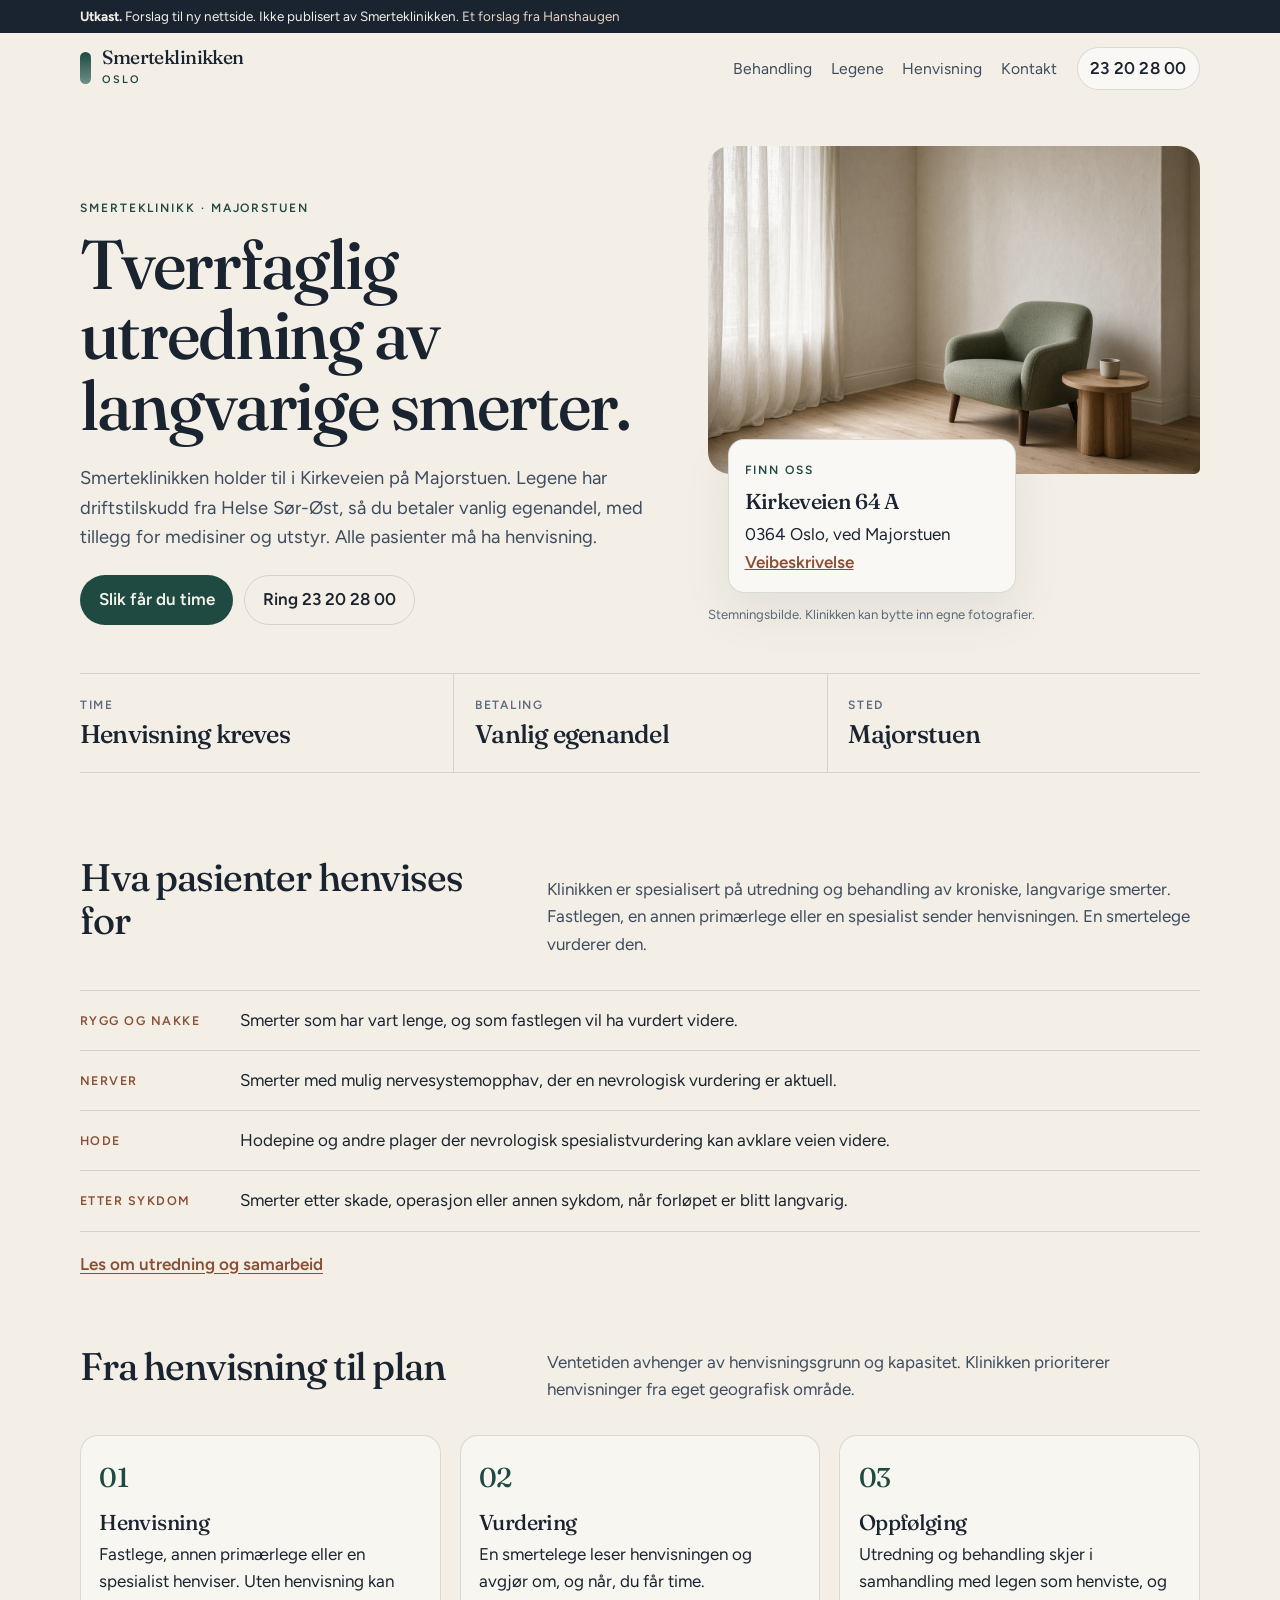
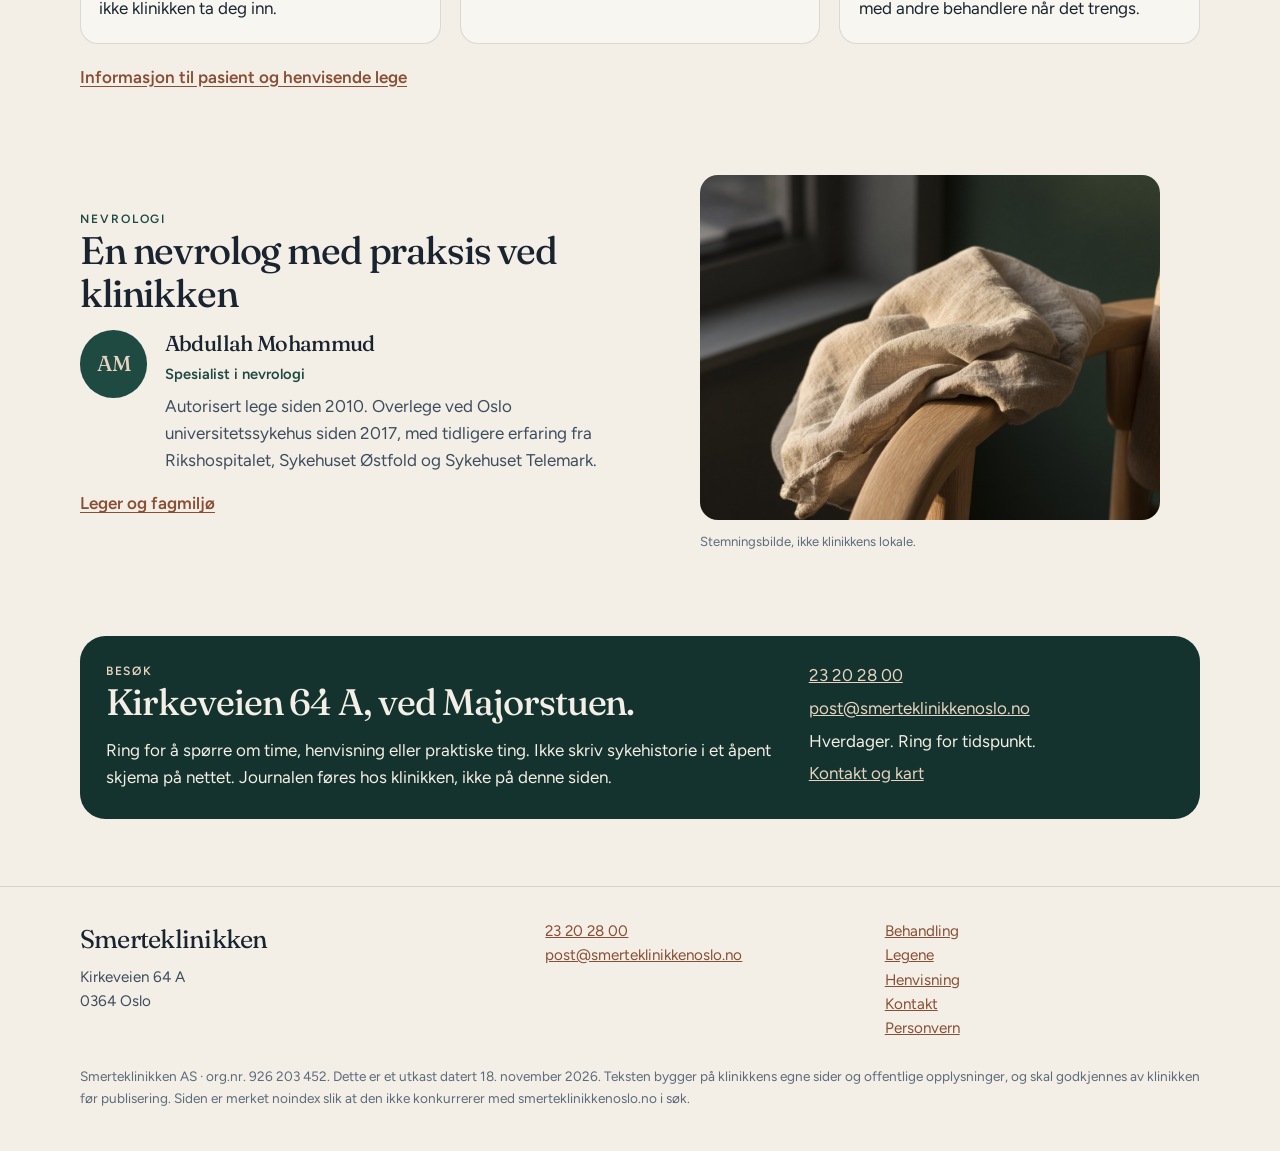
==== index.html @ 70e64169 "Koble utkastet til hanshaugen.com/smerteklinikkenoslo. Et push hit ber hovedsiden bygge på nytt når " ====
<!DOCTYPE html>
<html lang="nb">
<head>
  <meta charset="utf-8">
  <meta name="viewport" content="width=device-width, initial-scale=1">
  <meta name="robots" content="noindex, nofollow">
  <meta name="theme-color" content="#1e4a42">
  <meta name="description" content="Smerteklinikken på Majorstuen utreder og behandler langvarige smerter. Henvisning kreves. Legene har driftstilskudd fra Helse Sør-Øst.">
  <title>Smerteklinikken Oslo · Langvarige smerter på Majorstuen</title>
  <link rel="icon" href="img/favicon.svg" type="image/svg+xml">
  <link rel="preconnect" href="https://fonts.googleapis.com">
  <link rel="preconnect" href="https://fonts.gstatic.com" crossorigin>
  <link href="https://fonts.googleapis.com/css2?family=Figtree:wght@400;500;600&family=Fraunces:ital,opsz,wght@0,9..144,460;0,9..144,560;1,9..144,460&display=swap" rel="stylesheet">
  <link rel="stylesheet" href="css/site.css">
</head>
<body>
  <a class="skip" href="#innhold">Hopp til innhold</a>
  <div class="topbar">
    <div class="ribbon">
      <p><strong>Utkast.</strong> Forslag til ny nettside. Ikke publisert av Smerteklinikken. <span class="ribbon-by">Et forslag fra Hanshaugen</span></p>
    </div>
    <header class="site-header">
      <div class="wrap header-row">
        <a class="brand" href="index.html">
          <span class="brand-mark" aria-hidden="true"></span>
          <span>
            <span class="brand-name">Smerteklinikken</span>
            <span class="brand-place">Oslo</span>
          </span>
        </a>
        <button class="nav-toggle" type="button" aria-expanded="false" aria-controls="meny">Meny</button>
        <nav id="meny" class="nav" aria-label="Hovedmeny">
          <a href="behandling.html">Behandling</a>
          <a href="leger.html">Legene</a>
          <a href="henvisning.html">Henvisning</a>
          <a href="kontakt.html">Kontakt</a>
          <a class="header-call" href="tel:+4723202800">Ring 23&nbsp;20&nbsp;28&nbsp;00</a>
        </nav>
        <a class="header-call" href="tel:+4723202800">23&nbsp;20&nbsp;28&nbsp;00</a>
      </div>
    </header>
  </div>

  <main id="innhold">
    <section class="hero">
      <div class="wrap hero-grid">
        <div>
          <p class="eyebrow">Smerteklinikk · Majorstuen</p>
          <h1>Tverrfaglig utredning av langvarige smerter.</h1>
          <p class="lede">Smerteklinikken holder til i Kirkeveien på Majorstuen. Legene har driftstilskudd fra Helse Sør-Øst, så du betaler vanlig egenandel, med tillegg for medisiner og utstyr. Alle pasienter må ha henvisning.</p>
          <div class="actions">
            <a class="btn btn-primary" href="henvisning.html">Slik får du time</a>
            <a class="btn btn-ghost" href="tel:+4723202800">Ring 23&nbsp;20&nbsp;28&nbsp;00</a>
          </div>
        </div>
        <figure class="hero-figure">
          <img src="img/hero-rom.jpg" width="1248" height="832" alt="En rolig stol i et lyst rom. Stemningsbilde, ikke et fotografi fra klinikken.">
          <figcaption>
            <div class="place-card">
              <span class="eyebrow">Finn oss</span>
              <strong>Kirkeveien 64&nbsp;A</strong>
              <span>0364 Oslo, ved Majorstuen</span><br>
              <a href="https://www.openstreetmap.org/search?query=Kirkeveien%2064A%2C%200364%20Oslo">Veibeskrivelse</a>
            </div>
            <p class="photo-note">Stemningsbilde. Klinikken kan bytte inn egne fotografier.</p>
          </figcaption>
        </figure>
      </div>
      <div class="wrap">
        <div class="facts">
          <div class="fact">
            <span>Time</span>
            <strong>Henvisning kreves</strong>
          </div>
          <div class="fact">
            <span>Betaling</span>
            <strong>Vanlig egenandel</strong>
          </div>
          <div class="fact">
            <span>Sted</span>
            <strong>Majorstuen</strong>
          </div>
        </div>
      </div>
    </section>

    <section class="section">
      <div class="wrap">
        <div class="section-head">
          <h2>Hva pasienter henvises for</h2>
          <p>Klinikken er spesialisert på utredning og behandling av kroniske, langvarige smerter. Fastlegen, en annen primærlege eller en spesialist sender henvisningen. En smertelege vurderer den.</p>
        </div>
        <ul class="condition-list">
          <li><span>Rygg og nakke</span><p>Smerter som har vart lenge, og som fastlegen vil ha vurdert videre.</p></li>
          <li><span>Nerver</span><p>Smerter med mulig nervesystemopphav, der en nevrologisk vurdering er aktuell.</p></li>
          <li><span>Hode</span><p>Hodepine og andre plager der nevrologisk spesialistvurdering kan avklare veien videre.</p></li>
          <li><span>Etter sykdom</span><p>Smerter etter skade, operasjon eller annen sykdom, når forløpet er blitt langvarig.</p></li>
        </ul>
        <p style="margin-top:1.2rem"><a class="text-link" href="behandling.html">Les om utredning og samarbeid</a></p>
      </div>
    </section>

    <section class="section" style="padding-top:0">
      <div class="wrap">
        <div class="section-head">
          <h2>Fra henvisning til plan</h2>
          <p>Ventetiden avhenger av henvisningsgrunn og kapasitet. Klinikken prioriterer henvisninger fra eget geografisk område.</p>
        </div>
        <div class="steps">
          <article class="step">
            <span class="step-no">01</span>
            <h3>Henvisning</h3>
            <p>Fastlege, annen primærlege eller en spesialist henviser. Uten henvisning kan ikke klinikken ta deg inn.</p>
          </article>
          <article class="step">
            <span class="step-no">02</span>
            <h3>Vurdering</h3>
            <p>En smertelege leser henvisningen og avgjør om, og når, du får time.</p>
          </article>
          <article class="step">
            <span class="step-no">03</span>
            <h3>Oppfølging</h3>
            <p>Utredning og behandling skjer i samhandling med legen som henviste, og med andre behandlere når det trengs.</p>
          </article>
        </div>
        <p style="margin-top:1.2rem"><a class="text-link" href="henvisning.html">Informasjon til pasient og henvisende lege</a></p>
      </div>
    </section>

    <section class="section" style="padding-top:0">
      <div class="wrap split">
        <div>
          <p class="eyebrow">Nevrologi</p>
          <h2>En nevrolog med praksis ved klinikken</h2>
          <div class="doctor">
            <div class="portrait" aria-hidden="true">AM</div>
            <div>
              <h3>Abdullah Mohammud</h3>
              <p class="role">Spesialist i nevrologi</p>
              <p class="muted">Autorisert lege siden 2010. Overlege ved Oslo universitetssykehus siden 2017, med tidligere erfaring fra Rikshospitalet, Sykehuset Østfold og Sykehuset Telemark.</p>
            </div>
          </div>
          <p style="margin-top:1rem"><a class="text-link" href="leger.html">Leger og fagmiljø</a></p>
        </div>
        <figure class="frame">
          <img src="img/lys-detalj.jpg" width="1152" height="864" alt="Lin og eik i vinduslys. Stemningsbilde, ikke et fotografi fra klinikken.">
          <figcaption class="photo-note">Stemningsbilde, ikke klinikkens lokale.</figcaption>
        </figure>
      </div>
    </section>

    <section class="section" style="padding-top:0">
      <div class="wrap">
        <div class="band">
          <div>
            <p class="eyebrow" style="color:#e7d3c0">Besøk</p>
            <h2>Kirkeveien 64&nbsp;A, ved Majorstuen.</h2>
            <p>Ring for å spørre om time, henvisning eller praktiske ting. Ikke skriv sykehistorie i et åpent skjema på nettet. Journalen føres hos klinikken, ikke på denne siden.</p>
          </div>
          <ul class="visit-list">
            <li><a href="tel:+4723202800">23&nbsp;20&nbsp;28&nbsp;00</a></li>
            <li><a href="mailto:post@smerteklinikkenoslo.no">post@smerteklinikkenoslo.no</a></li>
            <li>Hverdager. Ring for tidspunkt.</li>
            <li><a href="kontakt.html">Kontakt og kart</a></li>
          </ul>
        </div>
      </div>
    </section>
  </main>

  <footer class="site-footer">
    <div class="wrap footer-grid">
      <div>
        <p class="footer-brand">Smerteklinikken</p>
        <p>Kirkeveien 64&nbsp;A<br>0364 Oslo</p>
      </div>
      <div>
        <p><a href="tel:+4723202800">23&nbsp;20&nbsp;28&nbsp;00</a><br>
        <a href="mailto:post@smerteklinikkenoslo.no">post@smerteklinikkenoslo.no</a></p>
      </div>
      <div>
        <p><a href="behandling.html">Behandling</a><br>
        <a href="leger.html">Legene</a><br>
        <a href="henvisning.html">Henvisning</a><br>
        <a href="kontakt.html">Kontakt</a><br>
        <a href="personvern.html">Personvern</a></p>
      </div>
    </div>
    <div class="wrap legal">
      <p>Smerteklinikken AS · org.nr. 926&nbsp;203&nbsp;452. Dette er et utkast datert 18.&nbsp;november 2026. Teksten bygger på klinikkens egne sider og offentlige opplysninger, og skal godkjennes av klinikken før publisering. Siden er merket noindex slik at den ikke konkurrerer med smerteklinikkenoslo.no i søk.</p>
    </div>
  </footer>
  <script src="js/site.js"></script>
</body>
</html>
---- css/site.css ----
/* Smerteklinikken Oslo — utkast. Rolig, nøktern, typografisk. */

:root {
  --paper: #f3efe6;
  --paper-2: #e8e2d4;
  --sheet: #faf8f4;
  --ink: #1a2330;
  --ink-soft: #3e4c5f;
  --muted: #5e6b7c;
  --spruce: #1e4a42;
  --spruce-deep: #14332e;
  --line: rgba(26, 35, 48, 0.14);
  --copper: #8a4e34;
  --sand: #e7d3c0;
  --shadow: 0 18px 50px rgba(26, 35, 48, 0.08);
  --serif: Fraunces, "Iowan Old Style", Palatino, "Palatino Linotype", Georgia, serif;
  --sans: Figtree, "Segoe UI", sans-serif;
  --wrap: 1120px;
  --radius: 18px;
}

*,
*::before,
*::after { box-sizing: border-box; }

html { scroll-behavior: smooth; }

@media (prefers-reduced-motion: reduce) {
  html { scroll-behavior: auto; }
  *, *::before, *::after {
    animation: none !important;
    transition: none !important;
  }
}

body {
  margin: 0;
  background:
    radial-gradient(1200px 500px at 100% -10%, rgba(226, 194, 164, 0.35), transparent 55%),
    var(--paper);
  color: var(--ink);
  font-family: var(--sans);
  font-size: 1.0625rem;
  line-height: 1.6;
  text-rendering: optimizeLegibility;
}

img { max-width: 100%; display: block; }

a { color: inherit; }

h1, h2, h3, .brand-name, .step-no, .portrait {
  font-family: var(--serif);
  font-weight: 460;
  letter-spacing: -0.03em;
}

h1 {
  margin: 0.15em 0 0.35em;
  font-size: clamp(2.5rem, 5.4vw, 4.35rem);
  line-height: 1.02;
  font-weight: 500;
}

h2 {
  margin: 0 0 0.4em;
  font-size: clamp(1.8rem, 3vw, 2.5rem);
  line-height: 1.12;
}

h3 {
  margin: 0 0 0.25em;
  font-size: 1.35rem;
  line-height: 1.25;
}

p { margin: 0 0 0.9em; }

p:last-child { margin-bottom: 0; }

::selection {
  background: #d5e4df;
  color: var(--ink);
}

:focus-visible {
  outline: 2px solid var(--spruce);
  outline-offset: 3px;
}

.skip {
  position: absolute;
  left: 1rem;
  top: -4rem;
  background: var(--ink);
  color: var(--paper);
  padding: 0.55rem 0.8rem;
  z-index: 80;
}

.skip:focus { top: 0.6rem; }

.wrap {
  width: min(var(--wrap), calc(100% - 2.4rem));
  margin-inline: auto;
}

.topbar {
  position: sticky;
  top: 0;
  z-index: 40;
  background: rgba(243, 239, 230, 0.92);
  backdrop-filter: blur(14px);
  border-bottom: 1px solid transparent;
}

.ribbon {
  background: var(--ink);
  color: var(--paper);
  font-size: 0.84rem;
  line-height: 1.4;
}

.ribbon p {
  width: min(var(--wrap), calc(100% - 2.4rem));
  margin: 0 auto;
  padding: 0.45rem 0;
}

.ribbon a { text-underline-offset: 0.18em; }

.ribbon-by { color: var(--sand); }

.header-row {
  display: flex;
  align-items: center;
  gap: 1.25rem;
  min-height: 4.4rem;
  position: relative;
}

.brand {
  display: flex;
  align-items: center;
  gap: 0.7rem;
  text-decoration: none;
  margin-right: auto;
}

.brand-mark {
  width: 0.7rem;
  height: 2rem;
  border-radius: 99px;
  background: linear-gradient(180deg, var(--spruce), #6e8f86);
}

.brand-name {
  display: block;
  font-size: 1.2rem;
  line-height: 1;
}

.brand-place {
  display: block;
  margin-top: 0.22rem;
  font-family: var(--sans);
  font-size: 0.68rem;
  letter-spacing: 0.16em;
  text-transform: uppercase;
  color: var(--spruce);
  font-weight: 600;
}

.nav {
  display: flex;
  align-items: center;
  gap: 1.15rem;
}

.nav a {
  text-decoration: none;
  color: var(--ink-soft);
  font-size: 0.98rem;
}

.nav a[aria-current="page"] {
  color: var(--ink);
  box-shadow: inset 0 -1px 0 var(--spruce);
}

.nav .header-call { display: none; }

.header-call {
  text-decoration: none;
  font-weight: 600;
  letter-spacing: 0.01em;
  border: 1px solid var(--line);
  border-radius: 999px;
  padding: 0.45rem 0.8rem;
  background: var(--sheet);
}

.nav-toggle {
  display: none;
  border: 1px solid var(--line);
  background: var(--sheet);
  color: var(--ink);
  border-radius: 999px;
  padding: 0.45rem 0.8rem;
  font: inherit;
}

.hero { padding: 2.6rem 0 1rem; }

.hero-grid {
  display: grid;
  grid-template-columns: 1.08fr 0.92fr;
  gap: 3.2rem;
  align-items: end;
}

.eyebrow {
  margin: 0;
  font-size: 0.75rem;
  letter-spacing: 0.16em;
  text-transform: uppercase;
  font-weight: 600;
  color: var(--spruce);
}

.lede {
  font-size: 1.15rem;
  color: var(--ink-soft);
  max-width: 38rem;
}

.actions {
  display: flex;
  flex-wrap: wrap;
  gap: 0.7rem;
  margin-top: 1.4rem;
}

.btn {
  display: inline-flex;
  align-items: center;
  justify-content: center;
  min-height: 3rem;
  padding: 0.65rem 1.1rem;
  border-radius: 999px;
  text-decoration: none;
  font-weight: 600;
  border: 1px solid transparent;
}

.btn-primary {
  background: var(--spruce);
  color: #f6f3ec;
}

.btn-primary:hover { background: var(--spruce-deep); }

.btn-ghost {
  background: transparent;
  border-color: var(--line);
}

.btn-ghost:hover { background: rgba(255, 255, 255, 0.45); }

button.btn {
  font: inherit;
  cursor: pointer;
}

.card h2,
.step h2,
.contact-form h2 {
  font-size: 1.5rem;
}

.hero-figure { margin: 0; }

.hero-figure img,
.frame img {
  width: 100%;
  height: auto;
  aspect-ratio: 3 / 2;
  object-fit: cover;
  border-radius: 1.4rem 1.4rem 0.35rem 1.4rem;
}

.hero-figure figcaption { margin: 0; }

.place-card {
  position: relative;
  margin: -2.2rem 0 0 1.2rem;
  width: min(18rem, 86%);
  background: var(--sheet);
  border: 1px solid var(--line);
  border-radius: 1rem;
  padding: 0.95rem 1rem 1rem;
  box-shadow: var(--shadow);
}

.place-card strong {
  display: block;
  font-family: var(--serif);
  font-size: 1.35rem;
  font-weight: 500;
  letter-spacing: -0.03em;
  margin: 0.15rem 0;
}

.place-card a {
  color: var(--copper);
  font-weight: 600;
}

.photo-note {
  margin: 0.7rem 0 0;
  color: var(--muted);
  font-size: 0.82rem;
}

.facts {
  display: grid;
  grid-template-columns: repeat(3, 1fr);
  border-top: 1px solid var(--line);
  border-bottom: 1px solid var(--line);
  margin-top: 3rem;
}

.fact {
  padding: 1.35rem 1.3rem 1.45rem 0;
}

.fact + .fact { padding-left: 1.3rem; border-left: 1px solid var(--line); }

.fact span {
  display: block;
  font-size: 0.75rem;
  letter-spacing: 0.14em;
  text-transform: uppercase;
  color: var(--muted);
  font-weight: 600;
}

.fact strong {
  display: block;
  margin-top: 0.3rem;
  font-family: var(--serif);
  font-size: clamp(1.45rem, 2vw, 1.85rem);
  font-weight: 500;
  letter-spacing: -0.03em;
  line-height: 1.15;
}

.section { padding: 4.2rem 0; }

.section-head {
  display: grid;
  grid-template-columns: 0.8fr 1.2fr;
  gap: 2rem;
  margin-bottom: 2rem;
  align-items: end;
}

.section-head p { color: var(--ink-soft); margin: 0; }

.split {
  display: grid;
  grid-template-columns: 1fr 1fr;
  gap: 2.5rem;
  align-items: center;
}

.condition-list {
  list-style: none;
  margin: 0;
  padding: 0;
  border-top: 1px solid var(--line);
}

.condition-list li {
  display: grid;
  grid-template-columns: 9rem 1fr;
  gap: 1rem;
  padding: 1rem 0;
  border-bottom: 1px solid var(--line);
}

.condition-list span {
  color: var(--copper);
  font-size: 0.78rem;
  letter-spacing: 0.12em;
  text-transform: uppercase;
  font-weight: 600;
  padding-top: 0.25rem;
  white-space: nowrap;
}

.steps {
  display: grid;
  grid-template-columns: repeat(3, 1fr);
  gap: 1.2rem;
}

.step {
  background: rgba(250, 248, 244, 0.72);
  border: 1px solid var(--line);
  border-radius: var(--radius);
  padding: 1.2rem 1.15rem 1.3rem;
}

.step-no {
  display: block;
  color: var(--spruce);
  font-size: 1.7rem;
  margin-bottom: 0.6rem;
}

.doctor {
  display: grid;
  grid-template-columns: auto 1fr;
  gap: 1.1rem;
  align-items: start;
}

.portrait {
  width: 4.2rem;
  height: 4.2rem;
  border-radius: 50%;
  display: grid;
  place-items: center;
  background: var(--spruce);
  color: var(--sand);
  font-size: 1.35rem;
}

.muted { color: var(--ink-soft); }

.small { font-size: 0.92rem; color: var(--muted); }

.text-link {
  color: var(--copper);
  font-weight: 600;
  text-underline-offset: 0.18em;
}

.band {
  background: var(--spruce-deep);
  color: #f4efe6;
  border-radius: 1.6rem;
  padding: 1.6rem;
  display: grid;
  grid-template-columns: 1.3fr 0.7fr;
  gap: 1.5rem;
}

.band a { color: var(--sand); }

.band h2 { font-size: clamp(1.7rem, 3vw, 2.3rem); }

.visit-list {
  list-style: none;
  margin: 0;
  padding: 0;
}

.visit-list li { margin: 0 0 0.35rem; }

.page-hero { padding: 2.8rem 0 0.4rem; }

.page-hero .lede { margin-top: 0.8rem; }

.prose { max-width: 42rem; }

.prose h2 { margin-top: 2rem; }

.card-grid {
  display: grid;
  grid-template-columns: 1fr 1fr;
  gap: 1rem;
}

.card {
  background: rgba(250, 248, 244, 0.75);
  border: 1px solid var(--line);
  border-radius: var(--radius);
  padding: 1.15rem 1.15rem 1.2rem;
}

.utkast-notat {
  border-left: 3px solid var(--copper);
  background: rgba(138, 78, 52, 0.06);
  padding: 0.9rem 1rem;
  border-radius: 0 12px 12px 0;
  margin: 1.2rem 0 1.6rem;
}

.person {
  padding: 1.15rem 0;
  border-top: 1px solid var(--line);
}

.person h3 { font-size: 1.45rem; }

.role {
  margin: 0 0 0.4rem;
  color: var(--spruce);
  font-weight: 600;
  font-size: 0.92rem;
}

.contact-grid {
  display: grid;
  grid-template-columns: 0.85fr 1.15fr;
  gap: 2rem;
  align-items: start;
}

.contact-card {
  background: var(--sheet);
  border: 1px solid var(--line);
  border-radius: var(--radius);
  padding: 1.2rem;
}

.contact-card a { color: var(--copper); font-weight: 600; }

label {
  display: block;
  font-weight: 600;
  font-size: 0.92rem;
  margin-bottom: 0.3rem;
}

input, textarea {
  width: 100%;
  font: inherit;
  color: inherit;
  background: var(--sheet);
  border: 1px solid var(--line);
  border-radius: 12px;
  padding: 0.7rem 0.75rem;
  margin-bottom: 0.9rem;
}

textarea { min-height: 8rem; resize: vertical; }

.check {
  display: flex;
  gap: 0.65rem;
  align-items: flex-start;
  font-weight: 400;
  margin: 0.2rem 0 1rem;
}

.check input { width: auto; margin: 0.2rem 0 0; }

.form-result {
  background: #e5efe9;
  border-radius: 12px;
  padding: 0.9rem 1rem;
  margin-bottom: 1rem;
}

.site-footer {
  border-top: 1px solid var(--line);
  padding: 2rem 0 2.6rem;
  color: var(--ink-soft);
  font-size: 0.95rem;
}

.footer-grid {
  display: grid;
  grid-template-columns: 1.4fr 1fr 1fr;
  gap: 1.5rem;
}

.site-footer a { color: var(--copper); }

.footer-brand {
  font-family: var(--serif);
  font-size: 1.6rem;
  color: var(--ink);
  letter-spacing: -0.03em;
  margin: 0 0 0.3rem;
}

.legal {
  margin-top: 1.6rem;
  color: var(--muted);
  font-size: 0.85rem;
}

.frame img { aspect-ratio: 4 / 3; border-radius: var(--radius); }

@media (max-width: 900px) {
  .nav-toggle { display: inline-flex; }

  .nav {
    display: none;
    position: absolute;
    left: 0;
    right: 0;
    top: 100%;
    flex-direction: column;
    align-items: flex-start;
    gap: 0.2rem;
    background: var(--paper);
    border-bottom: 1px solid var(--line);
    padding: 0.4rem 1.2rem 0.9rem;
  }

  .nav.is-open { display: flex; }

  .nav a { padding: 0.55rem 0; }

  .hero-grid,
  .section-head,
  .split,
  .steps,
  .facts,
  .band,
  .card-grid,
  .contact-grid,
  .footer-grid {
    grid-template-columns: 1fr;
  }

  .fact + .fact {
    border-left: 0;
    padding-left: 0;
    border-top: 1px solid var(--line);
  }

  .condition-list li { grid-template-columns: 1fr; gap: 0.15rem; }

  .header-call { display: none; }

  .nav .header-call {
    display: inline-flex;
    margin-top: 0.4rem;
  }
}

@media (max-width: 560px) {
  .wrap { width: min(var(--wrap), calc(100% - 1.5rem)); }
  .hero { padding-top: 1.6rem; }
  .section { padding: 3rem 0; }
  .place-card { margin-left: 0.6rem; }
}
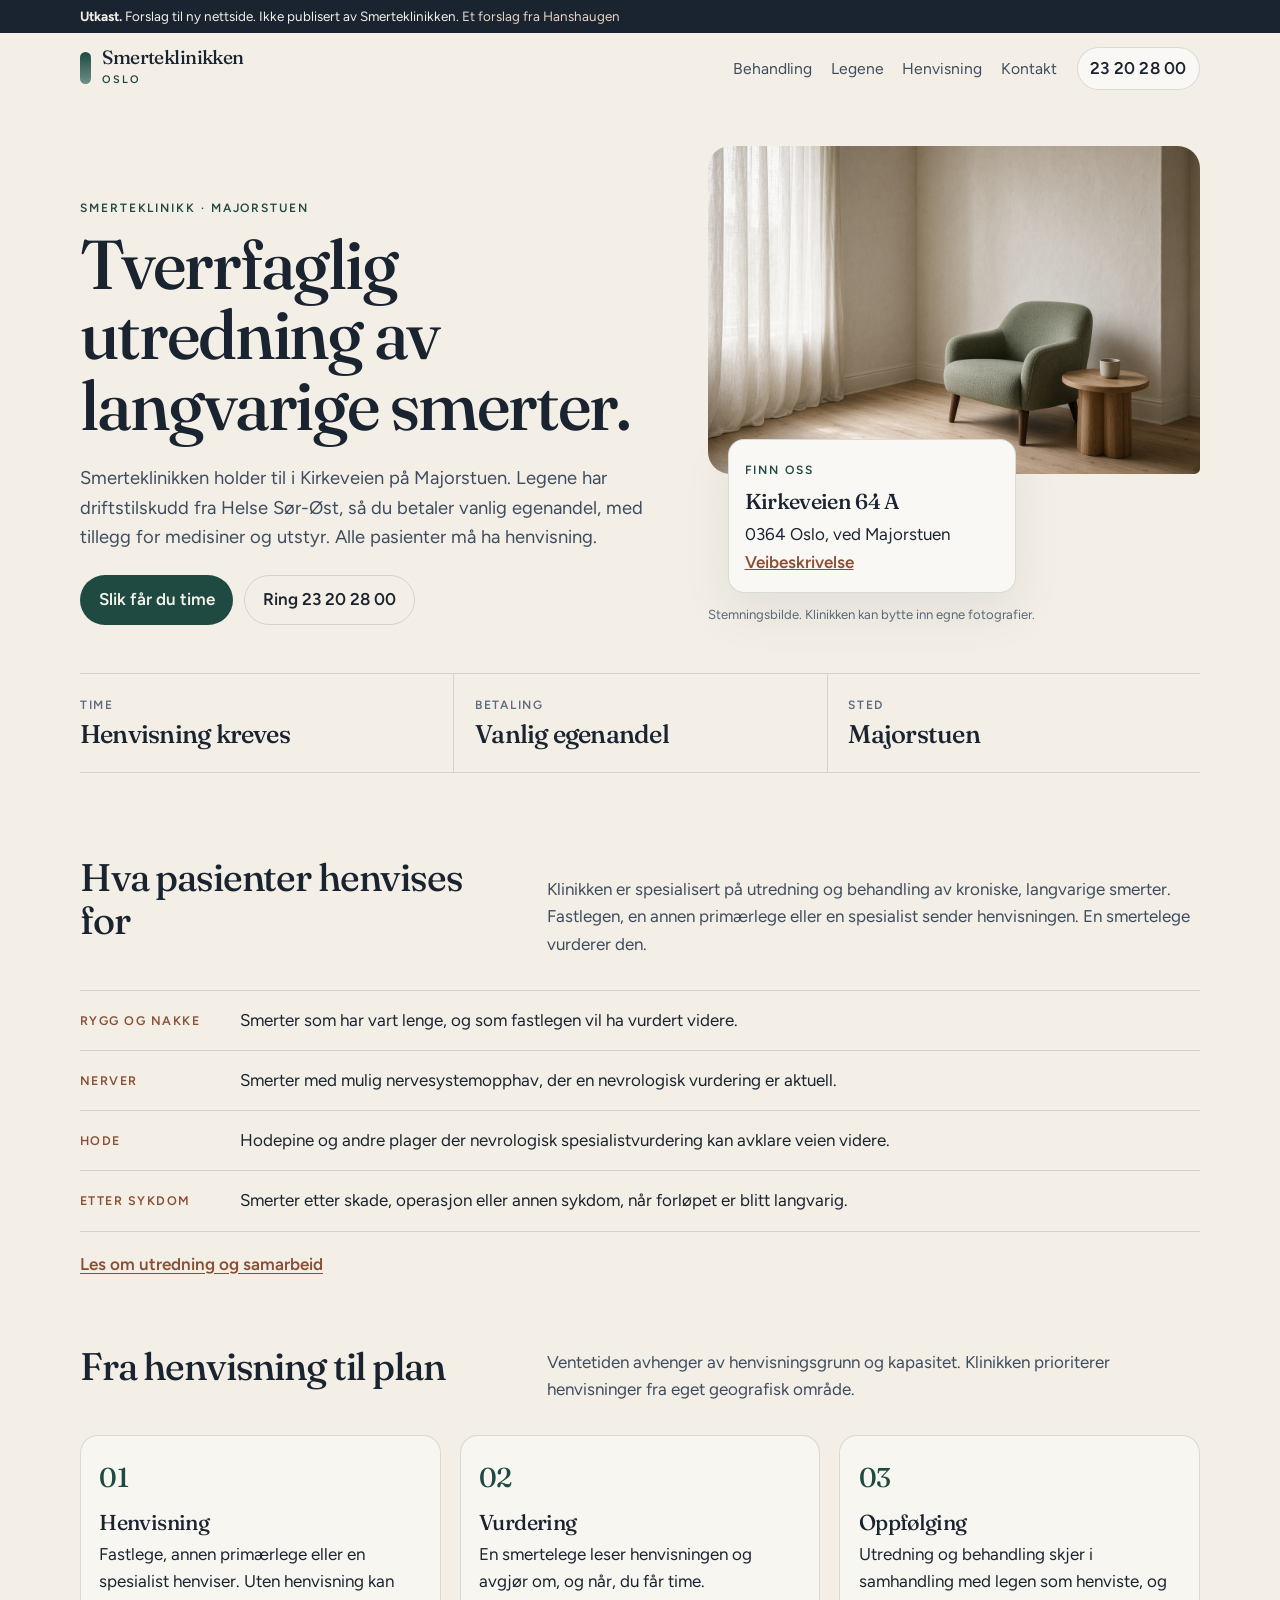
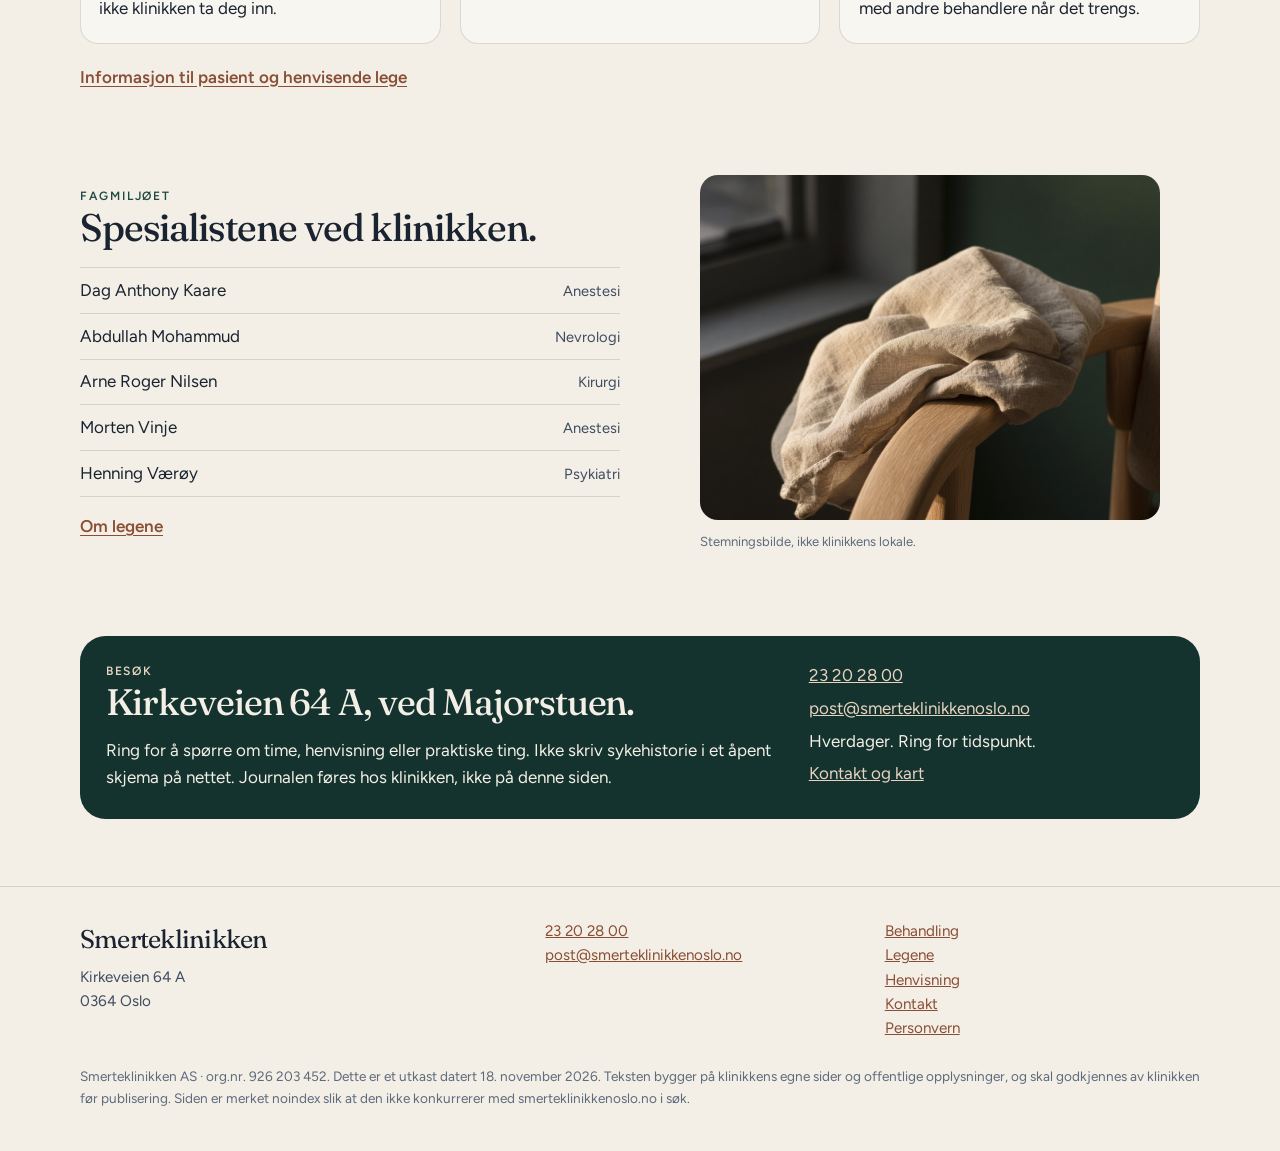
==== commit 223568c7: "Still legene likt, uten ett portrett øverst. Forsiden lister spesialistene i samme format. Legesiden" ====
--- a/index.html
+++ b/index.html
@@ -130,17 +130,16 @@
     <section class="section" style="padding-top:0">
       <div class="wrap split">
         <div>
-          <p class="eyebrow">Nevrologi</p>
-          <h2>En nevrolog med praksis ved klinikken</h2>
-          <div class="doctor">
-            <div class="portrait" aria-hidden="true">AM</div>
-            <div>
-              <h3>Abdullah Mohammud</h3>
-              <p class="role">Spesialist i nevrologi</p>
-              <p class="muted">Autorisert lege siden 2010. Overlege ved Oslo universitetssykehus siden 2017, med tidligere erfaring fra Rikshospitalet, Sykehuset Østfold og Sykehuset Telemark.</p>
-            </div>
-          </div>
-          <p style="margin-top:1rem"><a class="text-link" href="leger.html">Leger og fagmiljø</a></p>
+          <p class="eyebrow">Fagmiljøet</p>
+          <h2>Spesialistene ved klinikken.</h2>
+          <ul class="name-list">
+            <li>Dag Anthony Kaare <span>Anestesi</span></li>
+            <li>Abdullah Mohammud <span>Nevrologi</span></li>
+            <li>Arne Roger Nilsen <span>Kirurgi</span></li>
+            <li>Morten Vinje <span>Anestesi</span></li>
+            <li>Henning Værøy <span>Psykiatri</span></li>
+          </ul>
+          <p style="margin-top:1rem"><a class="text-link" href="leger.html">Om legene</a></p>
         </div>
         <figure class="frame">
           <img src="img/lys-detalj.jpg" width="1152" height="864" alt="Lin og eik i vinduslys. Stemningsbilde, ikke et fotografi fra klinikken.">
--- a/css/site.css
+++ b/css/site.css
@@ -49,7 +49,7 @@
 
 a { color: inherit; }
 
-h1, h2, h3, .brand-name, .step-no, .portrait {
+h1, h2, h3, .brand-name, .step-no {
   font-family: var(--serif);
   font-weight: 460;
   letter-spacing: -0.03em;
@@ -419,22 +419,27 @@
   margin-bottom: 0.6rem;
 }
 
-.doctor {
-  display: grid;
-  grid-template-columns: auto 1fr;
-  gap: 1.1rem;
-  align-items: start;
-}
-
-.portrait {
-  width: 4.2rem;
-  height: 4.2rem;
-  border-radius: 50%;
-  display: grid;
-  place-items: center;
-  background: var(--spruce);
-  color: var(--sand);
-  font-size: 1.35rem;
+.name-list {
+  list-style: none;
+  margin: 1.1rem 0 0;
+  padding: 0;
+}
+
+.name-list li {
+  display: flex;
+  justify-content: space-between;
+  gap: 1rem;
+  align-items: baseline;
+  padding: 0.55rem 0;
+  border-top: 1px solid var(--line);
+}
+
+.name-list li:last-child { border-bottom: 1px solid var(--line); }
+
+.name-list span {
+  color: var(--ink-soft);
+  font-size: 0.92rem;
+  white-space: nowrap;
 }
 
 .muted { color: var(--ink-soft); }
@@ -503,7 +508,17 @@
   border-top: 1px solid var(--line);
 }
 
-.person h3 { font-size: 1.45rem; }
+.person h2 { font-size: 1.45rem; margin: 0; }
+
+.group-label {
+  margin: 2.4rem 0 0;
+  font-family: var(--sans);
+  font-size: 0.75rem;
+  font-weight: 500;
+  letter-spacing: 0.16em;
+  text-transform: uppercase;
+  color: var(--ink-soft);
+}
 
 .role {
   margin: 0 0 0.4rem;
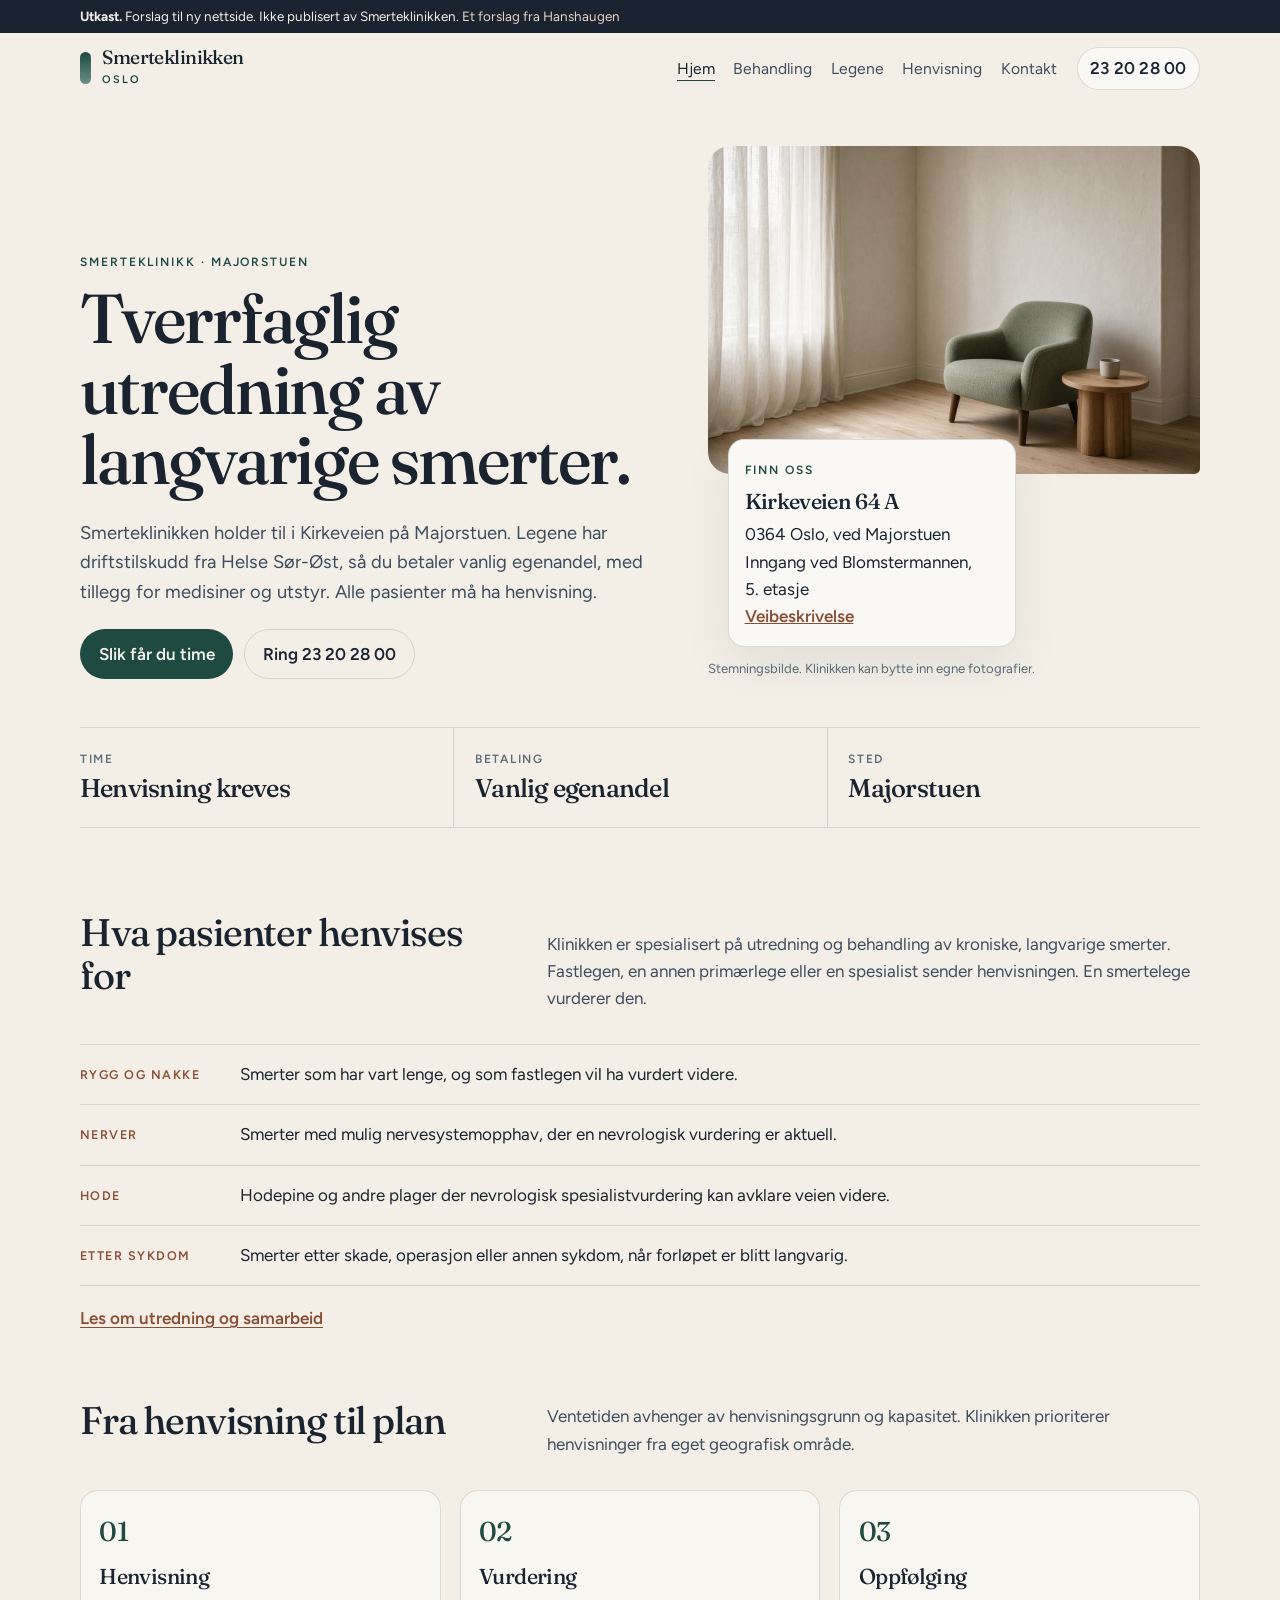
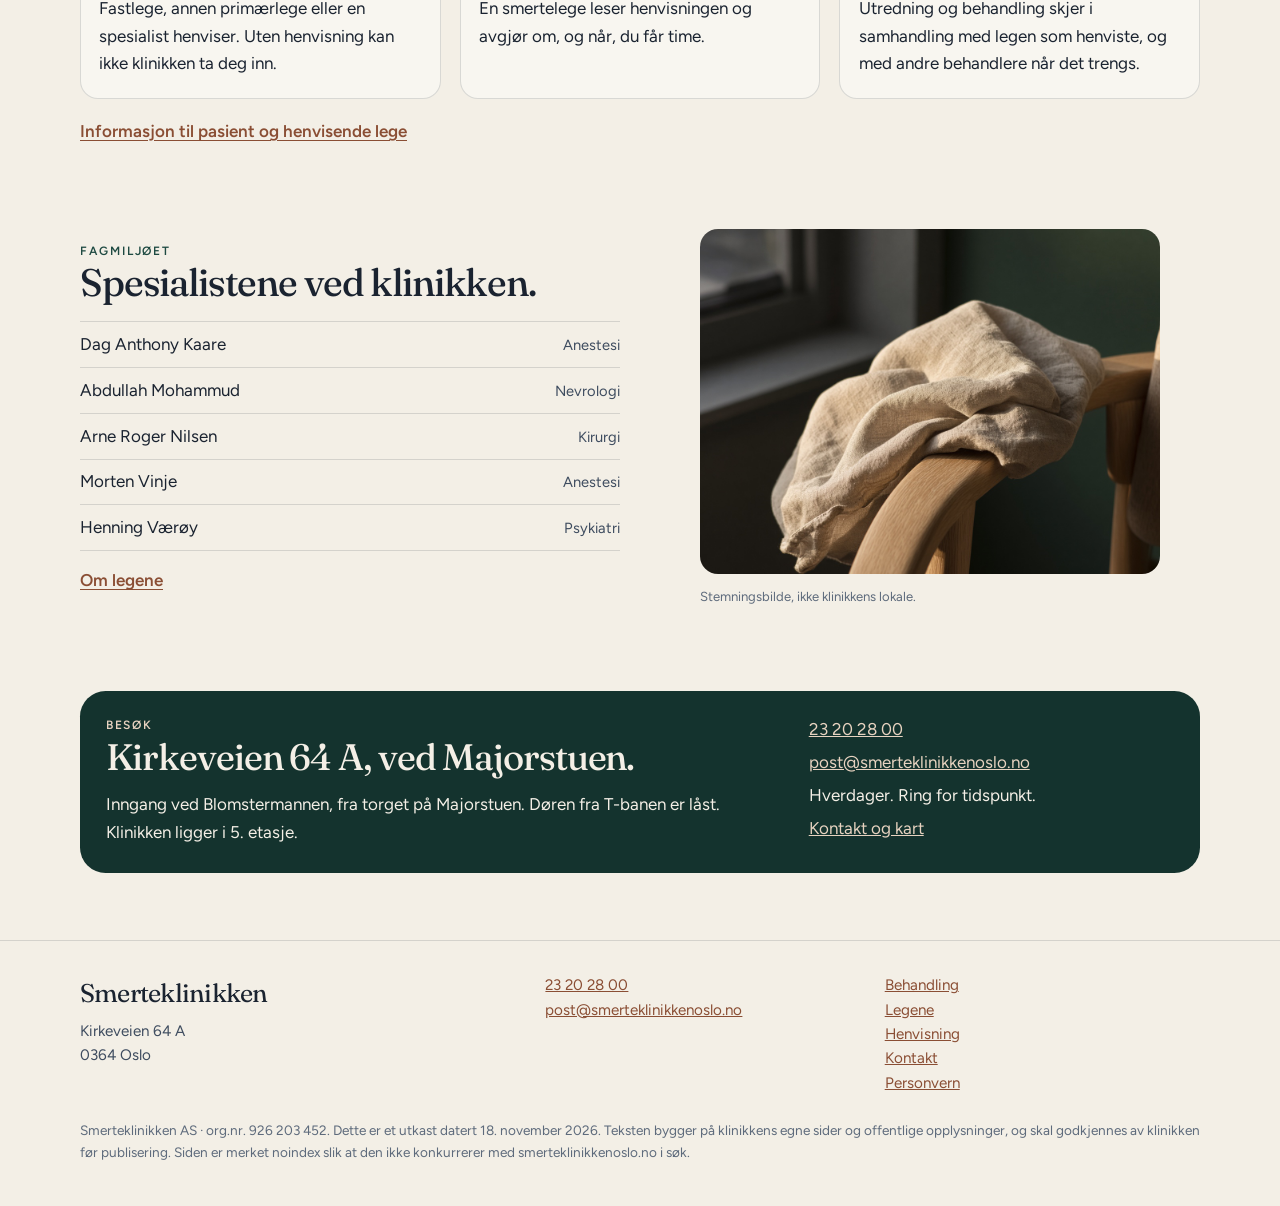
==== commit 9ad9a80c: "Bytt ut skjemaet med inngangen, og legg Hjem i menyen. Riktig dør er fra torget ved Blomstermannen. " ====
--- a/index.html
+++ b/index.html
@@ -30,6 +30,7 @@
         </a>
         <button class="nav-toggle" type="button" aria-expanded="false" aria-controls="meny">Meny</button>
         <nav id="meny" class="nav" aria-label="Hovedmeny">
+          <a href="index.html" aria-current="page">Hjem</a>
           <a href="behandling.html">Behandling</a>
           <a href="leger.html">Legene</a>
           <a href="henvisning.html">Henvisning</a>
@@ -60,6 +61,7 @@
               <span class="eyebrow">Finn oss</span>
               <strong>Kirkeveien 64&nbsp;A</strong>
               <span>0364 Oslo, ved Majorstuen</span><br>
+              <span>Inngang ved Blomstermannen, 5.&nbsp;etasje</span><br>
               <a href="https://www.openstreetmap.org/search?query=Kirkeveien%2064A%2C%200364%20Oslo">Veibeskrivelse</a>
             </div>
             <p class="photo-note">Stemningsbilde. Klinikken kan bytte inn egne fotografier.</p>
@@ -154,7 +156,7 @@
           <div>
             <p class="eyebrow" style="color:#e7d3c0">Besøk</p>
             <h2>Kirkeveien 64&nbsp;A, ved Majorstuen.</h2>
-            <p>Ring for å spørre om time, henvisning eller praktiske ting. Ikke skriv sykehistorie i et åpent skjema på nettet. Journalen føres hos klinikken, ikke på denne siden.</p>
+            <p>Inngang ved Blomstermannen, fra torget på Majorstuen. Døren fra T-banen er låst. Klinikken ligger i 5.&nbsp;etasje.</p>
           </div>
           <ul class="visit-list">
             <li><a href="tel:+4723202800">23&nbsp;20&nbsp;28&nbsp;00</a></li>
--- a/css/site.css
+++ b/css/site.css
@@ -274,7 +274,7 @@
 
 .card h2,
 .step h2,
-.contact-form h2 {
+.contact-card h2 {
   font-size: 1.5rem;
 }
 
@@ -543,41 +543,28 @@
 
 .contact-card a { color: var(--copper); font-weight: 600; }
 
-label {
-  display: block;
-  font-weight: 600;
-  font-size: 0.92rem;
-  margin-bottom: 0.3rem;
-}
-
-input, textarea {
-  width: 100%;
-  font: inherit;
-  color: inherit;
-  background: var(--sheet);
-  border: 1px solid var(--line);
-  border-radius: 12px;
-  padding: 0.7rem 0.75rem;
-  margin-bottom: 0.9rem;
-}
-
-textarea { min-height: 8rem; resize: vertical; }
-
-.check {
-  display: flex;
-  gap: 0.65rem;
-  align-items: flex-start;
-  font-weight: 400;
-  margin: 0.2rem 0 1rem;
-}
-
-.check input { width: auto; margin: 0.2rem 0 0; }
-
-.form-result {
-  background: #e5efe9;
-  border-radius: 12px;
-  padding: 0.9rem 1rem;
-  margin-bottom: 1rem;
+.entrance-list {
+  list-style: none;
+  margin: 1.1rem 0 0;
+  padding: 0;
+}
+
+.entrance-list li {
+  display: grid;
+  grid-template-columns: 6.2rem 1fr;
+  gap: 0.8rem;
+  padding: 0.55rem 0;
+  border-top: 1px solid var(--line);
+}
+
+.entrance-list li:last-child { border-bottom: 1px solid var(--line); }
+
+.entrance-list span {
+  color: var(--spruce);
+  font-size: 0.78rem;
+  font-weight: 600;
+  letter-spacing: 0.12em;
+  text-transform: uppercase;
 }
 
 .site-footer {
